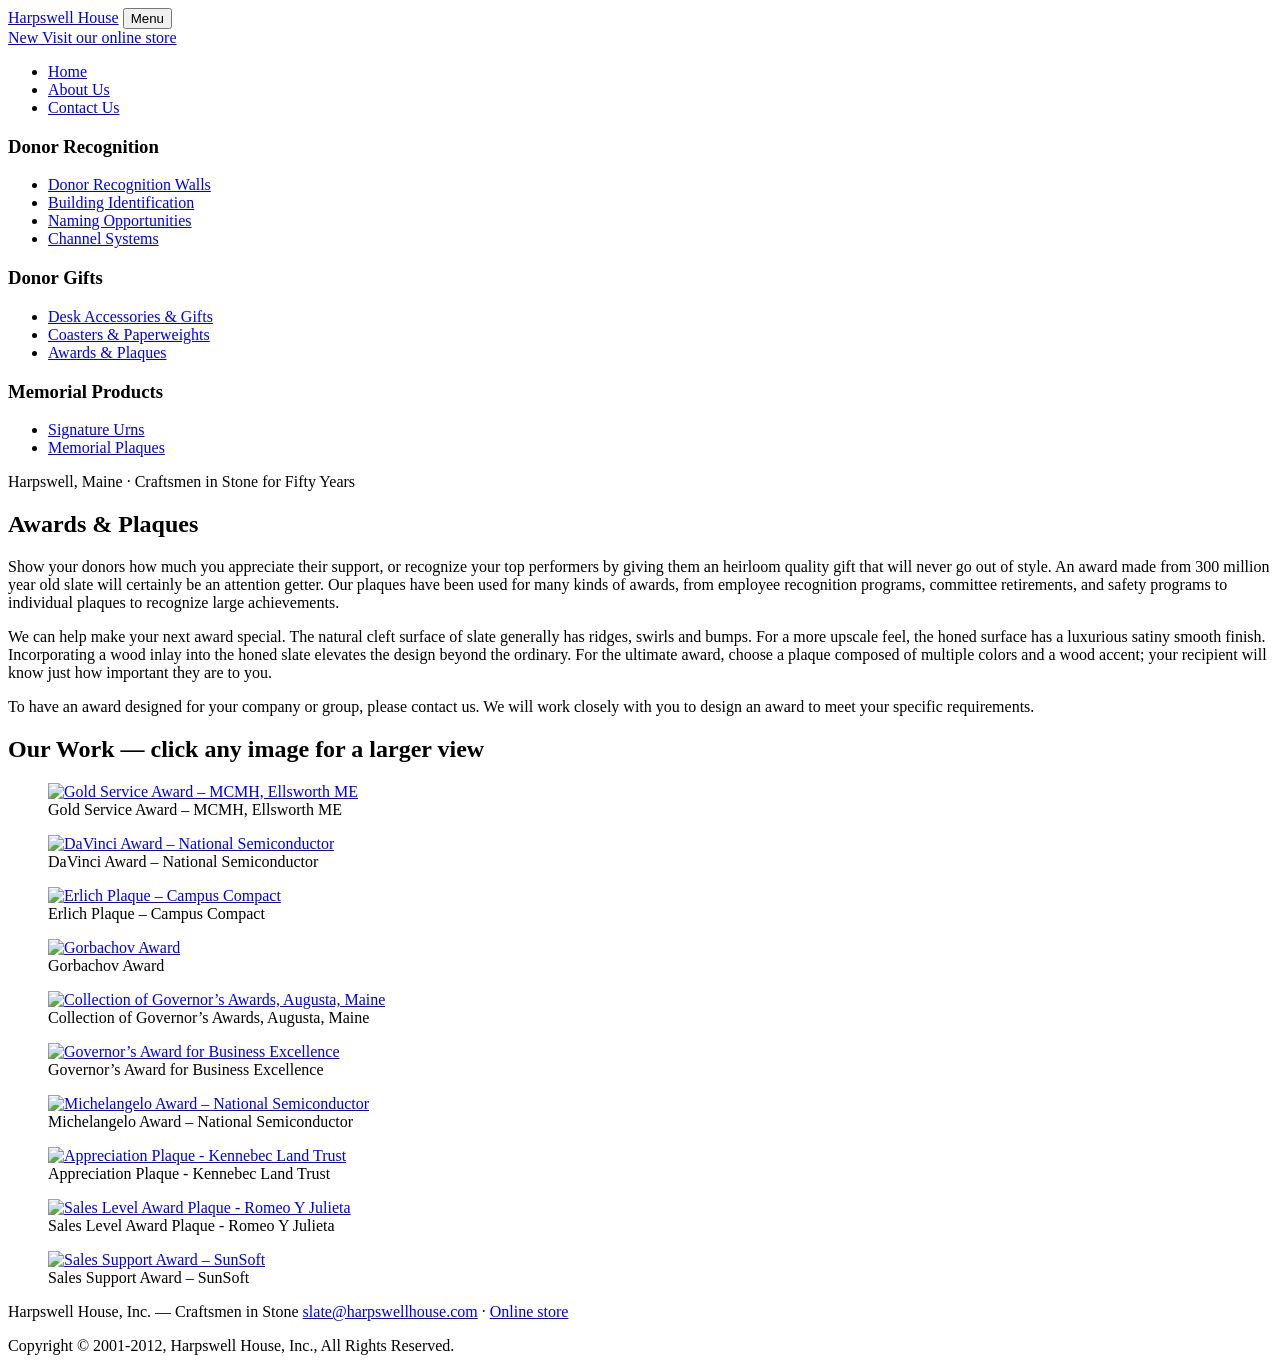
==== awards_plaques.html @ 7a5d513d "Add files via upload" ====
<!DOCTYPE html>
<html lang="en">
<head>
  <meta charset="UTF-8">
  <meta name="viewport" content="width=device-width, initial-scale=1.0">
  <title>Awards &amp; Plaques - Harpswell House, Inc.</title>
  <link rel="preconnect" href="https://fonts.googleapis.com">
  <link href="https://fonts.googleapis.com/css2?family=Marcellus&family=Source+Sans+3:ital,wght@0,300;0,400;0,600;1,400&display=swap" rel="stylesheet">
  <link rel="stylesheet" href="styles.css">
</head>
<body data-page="awards_plaques.html">

  <header class="topbar">
    <a class="wordmark" href="index.html">Harpswell House</a>
    <button class="menu-toggle" aria-expanded="false" aria-controls="site-nav">Menu</button>
  </header>

  <div class="layout">
      <nav class="sidebar" id="site-nav" aria-label="Site navigation">
        <a class="store-link" href="https://shop.harpswellhouse.com/"><span class="new-tag">New</span> Visit our online store</a>
        <ul class="nav-list">
          <li><a href="index.html">Home</a></li>
          <li><a href="about_us.html">About Us</a></li>
          <li><a href="mailto:slate@harpswellhouse.com">Contact Us</a></li>
        </ul>
        <h3 class="nav-heading">Donor Recognition</h3>
        <ul class="nav-list">
          <li><a href="donor_recognition_wall.html">Donor Recognition Walls</a></li>
          <li><a href="building_identification.html">Building Identification</a></li>
          <li><a href="naming_opportunities.html">Naming Opportunities</a></li>
          <li><a href="channel_systems.html">Channel Systems</a></li>
        </ul>
        <h3 class="nav-heading">Donor Gifts</h3>
        <ul class="nav-list">
          <li><a href="desk_accessories.html">Desk Accessories &amp; Gifts</a></li>
          <li><a href="coasters_paperweights.html">Coasters &amp; Paperweights</a></li>
          <li><a class="active" href="awards_plaques.html">Awards &amp; Plaques</a></li>
        </ul>
        <h3 class="nav-heading">Memorial Products</h3>
        <ul class="nav-list">
          <li><a href="signature_urns.html">Signature Urns</a></li>
          <li><a href="memorial_plaques.html">Memorial Plaques</a></li>
        </ul>
      </nav>

    <main class="content">
      <section class="page-hero">
        <p class="eyebrow">Harpswell, Maine &middot; Craftsmen in Stone for Fifty Years</p>
        <h1>Awards &amp; Plaques</h1>
      </section>

      <section class="prose">
        <p class="reveal">Show your donors how much you appreciate their support, or recognize your top performers by giving them an heirloom quality gift that will never go out of style. An award made from 300 million year old slate will certainly be an attention getter. Our plaques have been used for many kinds of awards, from employee recognition programs, committee retirements, and safety programs to individual plaques to recognize large achievements.</p>
        <p class="reveal">We can help make your next award special. The natural cleft surface of slate generally has ridges, swirls and bumps. For a more upscale feel, the honed surface has a luxurious satiny smooth finish. Incorporating a wood inlay into the honed slate elevates the design beyond the ordinary. For the ultimate award, choose a plaque composed of multiple colors and a wood accent; your recipient will know just how important they are to you.</p>
        <p class="reveal">To have an award designed for your company or group, please contact us. We will work closely with you to design an award to meet your specific requirements.</p>
      </section>

      <section class="gallery-section">
        <h2 class="section-label reveal">Our Work &mdash; click any image for a larger view</h2>
        <div class="gallery">
          <figure class="gallery-item reveal">
            <a href="https://harpswellhouse.com/images/lg/lg_award_amelia_page_slate_teak_cr.jpg" class="lightbox-link" title="Gold Service Award – MCMH, Ellsworth ME">
              <img src="https://harpswellhouse.com/images/sm/sm_award_amelia_page_slate_teak_bg.jpg" alt="Gold Service Award – MCMH, Ellsworth ME" loading="lazy">
            </a>
            <figcaption>Gold Service Award – MCMH, Ellsworth ME</figcaption>
          </figure>
          <figure class="gallery-item reveal">
            <a href="https://harpswellhouse.com/images/lg/lg_award_davinci_desk_plaque_cr.jpg" class="lightbox-link" title="DaVinci Award – National Semiconductor">
              <img src="https://harpswellhouse.com/images/sm/sm_award_davinci_desk_plaque_bg.jpg" alt="DaVinci Award – National Semiconductor" loading="lazy">
            </a>
            <figcaption>DaVinci Award – National Semiconductor</figcaption>
          </figure>
          <figure class="gallery-item reveal">
            <a href="https://harpswellhouse.com/images/lg/lg_award_ehrlich_plaque_cr.jpg" class="lightbox-link" title="Erlich Plaque – Campus Compact">
              <img src="https://harpswellhouse.com/images/sm/sm_award_ehrlich_plaque_bg.jpg" alt="Erlich Plaque – Campus Compact" loading="lazy">
            </a>
            <figcaption>Erlich Plaque – Campus Compact</figcaption>
          </figure>
          <figure class="gallery-item reveal">
            <a href="https://harpswellhouse.com/images/lg/lg_award_gorbachov_cr.jpg" class="lightbox-link" title="Gorbachov Award">
              <img src="https://harpswellhouse.com/images/sm/sm_award_gorbachov_bg.jpg" alt="Gorbachov Award" loading="lazy">
            </a>
            <figcaption>Gorbachov Award</figcaption>
          </figure>
          <figure class="gallery-item reveal">
            <a href="https://harpswellhouse.com/images/lg/lg_award_governors_award_collection_cr.jpg" class="lightbox-link" title="Collection of Governor’s Awards, Augusta, Maine">
              <img src="https://harpswellhouse.com/images/sm/sm_award_governors_award_collection_bg.jpg" alt="Collection of Governor’s Awards, Augusta, Maine" loading="lazy">
            </a>
            <figcaption>Collection of Governor’s Awards, Augusta, Maine</figcaption>
          </figure>
          <figure class="gallery-item reveal">
            <a href="https://harpswellhouse.com/images/lg/lg_award_governors_pyramid_cr.jpg" class="lightbox-link" title="Governor’s Award for Business Excellence">
              <img src="https://harpswellhouse.com/images/sm/sm_award_governors_pyramid_bg.jpg" alt="Governor’s Award for Business Excellence" loading="lazy">
            </a>
            <figcaption>Governor’s Award for Business Excellence</figcaption>
          </figure>
          <figure class="gallery-item reveal">
            <a href="https://harpswellhouse.com/images/lg/lg_award_michelangelo_award_of_excellence_cr.jpg" class="lightbox-link" title="Michelangelo Award – National Semiconductor">
              <img src="https://harpswellhouse.com/images/sm/sm_award_michelangelo_award_of_excellence_bg.jpg" alt="Michelangelo Award – National Semiconductor" loading="lazy">
            </a>
            <figcaption>Michelangelo Award – National Semiconductor</figcaption>
          </figure>
          <figure class="gallery-item reveal">
            <a href="https://harpswellhouse.com/images/lg/lg_award_miller_plaque_cr.jpg" class="lightbox-link" title="Appreciation Plaque - Kennebec Land Trust">
              <img src="https://harpswellhouse.com/images/sm/sm_award_miller_plaque_bg.jpg" alt="Appreciation Plaque - Kennebec Land Trust" loading="lazy">
            </a>
            <figcaption>Appreciation Plaque - Kennebec Land Trust</figcaption>
          </figure>
          <figure class="gallery-item reveal">
            <a href="https://harpswellhouse.com/images/lg/lg_award_strauss_plaque_cr.jpg" class="lightbox-link" title="Sales Level Award Plaque - Romeo Y Julieta">
              <img src="https://harpswellhouse.com/images/sm/sm_award_strauss_plaque_bg.jpg" alt="Sales Level Award Plaque - Romeo Y Julieta" loading="lazy">
            </a>
            <figcaption>Sales Level Award Plaque - Romeo Y Julieta</figcaption>
          </figure>
          <figure class="gallery-item reveal">
            <a href="https://harpswellhouse.com/images/lg/lg_award_sunsoft_plaque_cr.jpg" class="lightbox-link" title="Sales Support Award – SunSoft">
              <img src="https://harpswellhouse.com/images/sm/sm_award_sunsoft_plaque_bg.jpg" alt="Sales Support Award – SunSoft" loading="lazy">
            </a>
            <figcaption>Sales Support Award – SunSoft</figcaption>
          </figure>
        </div>
      </section>
    </main>
  </div>

  <footer class="site-footer">
    <div class="foot-inner">
      <span>Harpswell House, Inc. &mdash; Craftsmen in Stone</span>
      <span><a href="mailto:slate@harpswellhouse.com">slate@harpswellhouse.com</a> &middot; <a href="https://shop.harpswellhouse.com/">Online store</a></span>
    </div>
    <p class="fineprint">Copyright &copy; 2001-2012, Harpswell House, Inc., All Rights Reserved.</p>
  </footer>

  <div class="lightbox" id="lightbox" hidden>
    <button class="lightbox-close" aria-label="Close enlarged image">&times;</button>
    <figure>
      <img src="" alt="">
      <figcaption></figcaption>
    </figure>
  </div>

  <script src="script.js"></script>
</body>
</html>
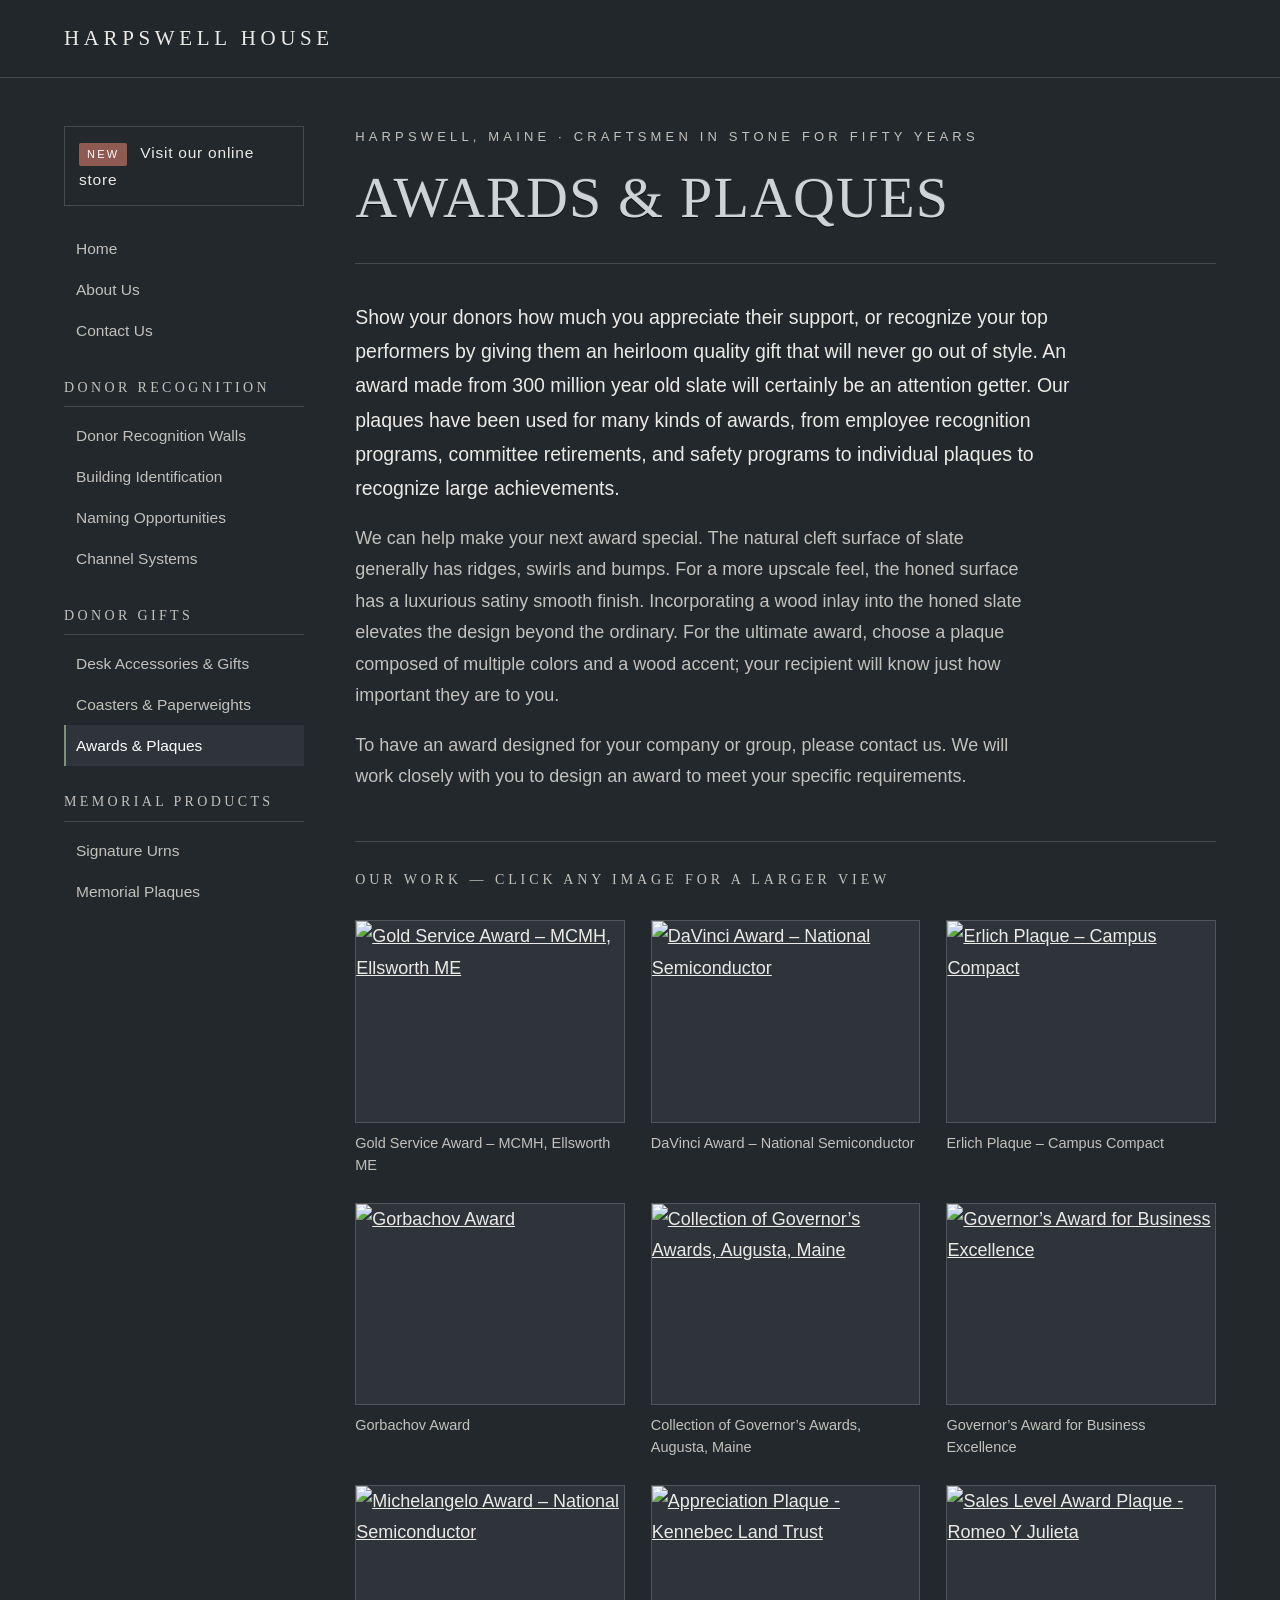
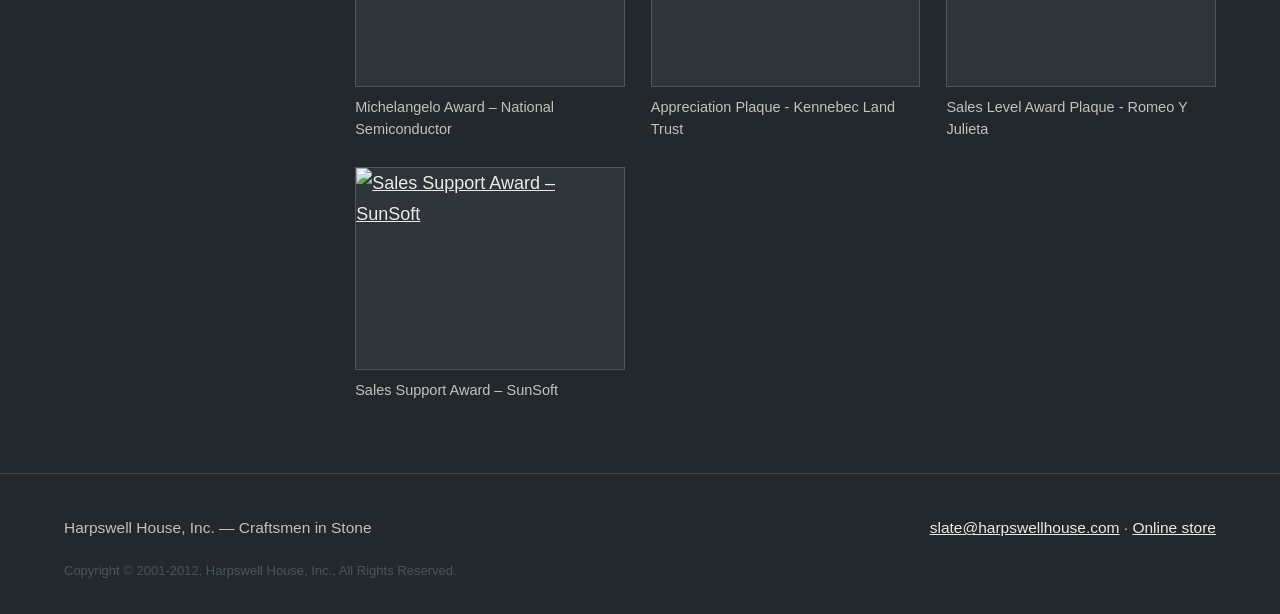
==== commit 366ea2cb: "Add files via upload" ====
--- a/awards_plaques.html
+++ b/awards_plaques.html
@@ -126,7 +126,7 @@
   <footer class="site-footer">
     <div class="foot-inner">
       <span>Harpswell House, Inc. &mdash; Craftsmen in Stone</span>
-      <span><a href="mailto:slate@harpswellhouse.com">slate@harpswellhouse.com</a> &middot; <a href="https://shop.harpswellhouse.com/">Online store</a></span>
+      <span><a href="mailto:slate@harpswellhouse.com">slate@harpswellhouse.com</a> &middot; <a href="store.html">Online store</a></span>
     </div>
     <p class="fineprint">Copyright &copy; 2001-2012, Harpswell House, Inc., All Rights Reserved.</p>
   </footer>
--- a/styles.css
+++ b/styles.css
@@ -0,0 +1,553 @@
+/* ==========================================================================
+   Harpswell House, Inc. — "The Quarry" stylesheet
+   Dark slate theme with inscriptional typography.
+   Designed for legibility: generous text sizes, high contrast, and calm,
+   slow animations (fully disabled for users who prefer reduced motion).
+   ========================================================================== */
+
+:root {
+  --slate-900: #23282c;            /* deep charcoal slate */
+  --slate-800: #2e343a;
+  --slate-700: #3a424a;
+  --cleft: #4a545c;                /* lighter cleft face */
+  --vt-green: #7e907a;             /* Vermont green slate */
+  --vt-red: #8f5a52;               /* Vermont red slate */
+  --chalk: #eceae5;                /* chalk-line white (high contrast) */
+  --chalk-dim: #c3c1bb;
+  --hairline: rgba(232, 230, 225, 0.18);
+  --ease: cubic-bezier(0.25, 0.6, 0.3, 1);
+}
+
+* {
+  box-sizing: border-box;
+  margin: 0;
+}
+
+html {
+  scroll-behavior: smooth;
+}
+
+body {
+  background: var(--slate-900);
+  color: var(--chalk);
+  font-family: "Source Sans 3", "Segoe UI", Arial, sans-serif;
+  font-weight: 300;
+  font-size: 18px;               /* generous base size for older readers */
+  line-height: 1.75;
+}
+
+h1, h2, h3 {
+  font-family: "Marcellus", Georgia, serif;
+  font-weight: 400;
+}
+
+a {
+  color: var(--chalk);
+  transition: color 0.3s var(--ease);
+}
+
+a:hover {
+  color: #ffffff;
+}
+
+a:focus-visible,
+button:focus-visible {
+  outline: 2px solid var(--chalk);
+  outline-offset: 3px;
+}
+
+/* ---- top bar ---- */
+.topbar {
+  display: flex;
+  justify-content: space-between;
+  align-items: center;
+  padding: 20px 5vw;
+  border-bottom: 1px solid var(--hairline);
+  position: sticky;
+  top: 0;
+  background: rgba(35, 40, 44, 0.96);
+  z-index: 20;
+}
+
+.wordmark {
+  font-family: "Marcellus", Georgia, serif;
+  font-size: 21px;
+  letter-spacing: 0.22em;
+  text-transform: uppercase;
+  text-decoration: none;
+}
+
+.menu-toggle {
+  display: none;
+  background: none;
+  border: 1px solid var(--hairline);
+  color: var(--chalk);
+  font: inherit;
+  font-size: 15px;
+  letter-spacing: 0.12em;
+  text-transform: uppercase;
+  padding: 8px 18px;
+  cursor: pointer;
+  transition: border-color 0.3s var(--ease);
+}
+
+.menu-toggle:hover {
+  border-color: var(--chalk);
+}
+
+/* ---- layout: sidebar + content ---- */
+.layout {
+  display: flex;
+  gap: clamp(28px, 4vw, 56px);
+  align-items: flex-start;
+  padding: 48px 5vw 72px;
+  max-width: 1280px;
+  margin: 0 auto;
+}
+
+/* ---- sidebar ---- */
+.sidebar {
+  flex: 0 0 240px;
+  position: sticky;
+  top: 96px;
+  font-size: 15.5px;
+}
+
+.store-link {
+  display: block;
+  border: 1px solid var(--hairline);
+  padding: 12px 14px;
+  text-decoration: none;
+  letter-spacing: 0.05em;
+  margin-bottom: 22px;
+  transition: border-color 0.3s var(--ease), background 0.3s var(--ease);
+}
+
+.store-link:hover {
+  border-color: var(--chalk);
+  background: var(--slate-800);
+}
+
+.new-tag {
+  display: inline-block;
+  background: var(--vt-red);
+  color: #ffffff;
+  font-size: 11px;
+  letter-spacing: 0.2em;
+  text-transform: uppercase;
+  padding: 2px 8px;
+  margin-right: 8px;
+  border-radius: 2px;
+}
+
+.nav-heading {
+  font-size: 14px;
+  letter-spacing: 0.24em;
+  text-transform: uppercase;
+  color: var(--chalk-dim);
+  margin: 24px 0 8px;
+  padding-bottom: 6px;
+  border-bottom: 1px solid var(--hairline);
+}
+
+.nav-list {
+  list-style: none;
+  margin: 0;
+  padding: 0;
+}
+
+.nav-list a {
+  display: block;
+  padding: 7px 10px;
+  text-decoration: none;
+  color: var(--chalk-dim);
+  border-left: 2px solid transparent;
+  transition: color 0.3s var(--ease), border-color 0.3s var(--ease), background 0.3s var(--ease);
+}
+
+.nav-list a:hover {
+  color: var(--chalk);
+  background: var(--slate-800);
+}
+
+.nav-list a.active {
+  color: #ffffff;
+  border-left-color: var(--vt-green);
+  background: var(--slate-800);
+}
+
+/* ---- main content ---- */
+.content {
+  flex: 1;
+  min-width: 0;
+}
+
+/* page hero: title as an inscription */
+.page-hero {
+  padding-bottom: 34px;
+  border-bottom: 1px solid var(--hairline);
+  margin-bottom: 36px;
+}
+
+.eyebrow {
+  font-size: 13px;
+  letter-spacing: 0.32em;
+  text-transform: uppercase;
+  color: var(--chalk-dim);
+  margin-bottom: 18px;
+}
+
+.page-hero h1 {
+  font-size: clamp(34px, 4.6vw, 58px);
+  line-height: 1.08;
+  letter-spacing: 0.02em;
+  text-transform: uppercase;
+  color: #cfd3d6;
+  text-shadow:
+    0 1px 0 rgba(0, 0, 0, 0.75),
+    0 -1px 0 rgba(255, 255, 255, 0.14);
+}
+
+.prose p {
+  max-width: 68ch;
+  margin-bottom: 18px;
+  color: var(--chalk-dim);
+}
+
+.prose p:first-child {
+  color: var(--chalk);
+  font-size: 19.5px;
+}
+
+/* section labels */
+.section-label {
+  font-size: 14px;
+  letter-spacing: 0.28em;
+  text-transform: uppercase;
+  color: var(--chalk-dim);
+  margin: 48px 0 28px;
+  padding-top: 26px;
+  border-top: 1px solid var(--hairline);
+}
+
+/* ---- About Us photo row ---- */
+.photo-row {
+  display: grid;
+  grid-template-columns: repeat(auto-fit, minmax(220px, 1fr));
+  gap: 22px;
+  margin-top: 40px;
+}
+
+.photo-row figure {
+  margin: 0;
+}
+
+.photo-row img {
+  width: 100%;
+  display: block;
+  border: 1px solid var(--hairline);
+  filter: saturate(0.9);
+}
+
+.photo-row figcaption {
+  font-size: 14px;
+  color: var(--chalk-dim);
+  margin-top: 8px;
+}
+
+/* ---- three stones (home page) ---- */
+.stone-row {
+  display: grid;
+  grid-template-columns: repeat(3, 1fr);
+  gap: 1px;
+  background: var(--hairline);
+  border: 1px solid var(--hairline);
+}
+
+.stone {
+  background: var(--slate-900);
+  padding: 34px 28px;
+}
+
+.swatch {
+  height: 10px;
+  width: 64px;
+  margin-bottom: 22px;
+}
+
+.stone h3 {
+  font-size: 22px;
+  margin-bottom: 10px;
+  letter-spacing: 0.04em;
+}
+
+.stone p {
+  color: var(--chalk-dim);
+  font-size: 15.5px;
+}
+
+.s-black .swatch { background: linear-gradient(90deg, #2b3036, #454c53); }
+.s-green .swatch { background: linear-gradient(90deg, #5d6d59, var(--vt-green)); }
+.s-red .swatch   { background: linear-gradient(90deg, #6d3f3a, var(--vt-red)); }
+
+/* ---- gallery ---- */
+.gallery {
+  display: grid;
+  grid-template-columns: repeat(auto-fill, minmax(230px, 1fr));
+  gap: 26px;
+}
+
+.gallery-item {
+  margin: 0;
+}
+
+.gallery-item a {
+  display: block;
+  overflow: hidden;
+  border: 1px solid var(--hairline);
+  background: var(--slate-800);
+}
+
+.gallery-item img {
+  width: 100%;
+  aspect-ratio: 4 / 3;
+  object-fit: cover;
+  display: block;
+  filter: saturate(0.9);
+  transition: transform 0.7s var(--ease);
+}
+
+.gallery-item a:hover img,
+.gallery-item a:focus img {
+  transform: scale(1.035);
+}
+
+.gallery-item figcaption {
+  font-size: 14.5px;
+  color: var(--chalk-dim);
+  margin-top: 10px;
+  line-height: 1.5;
+}
+
+/* ---- store page ---- */
+.store-note {
+  border-left: 2px solid var(--vt-green);
+  padding-left: 16px;
+  font-style: italic;
+}
+
+.store-link.active {
+  border-color: var(--vt-green);
+  background: var(--slate-800);
+}
+
+.product-grid .gallery-item img {
+  aspect-ratio: 1 / 1;
+  background: #ffffff;
+  object-fit: contain;
+  padding: 8px;
+}
+
+.product-grid figcaption {
+  display: flex;
+  flex-direction: column;
+  gap: 3px;
+}
+
+.product-name {
+  color: var(--chalk);
+  font-size: 16.5px;
+  letter-spacing: 0.02em;
+}
+
+.price {
+  color: var(--vt-green);
+  font-weight: 400;
+}
+
+.buy-link {
+  color: var(--chalk-dim);
+  text-decoration: none;
+  font-size: 14px;
+  letter-spacing: 0.08em;
+  text-transform: uppercase;
+  margin-top: 4px;
+}
+
+.buy-link:hover {
+  color: var(--chalk);
+}
+
+.collection-links {
+  display: flex;
+  flex-wrap: wrap;
+  gap: 14px;
+}
+
+.collection-links a {
+  border: 1px solid var(--hairline);
+  padding: 11px 20px;
+  text-decoration: none;
+  color: var(--chalk-dim);
+  font-size: 15.5px;
+  transition: border-color 0.3s var(--ease), color 0.3s var(--ease), background 0.3s var(--ease);
+}
+
+.collection-links a:hover {
+  border-color: var(--chalk);
+  color: var(--chalk);
+  background: var(--slate-800);
+}
+
+/* ---- footer ---- */
+.site-footer {
+  border-top: 1px solid var(--hairline);
+  padding: 40px 5vw 32px;
+}
+
+.foot-inner {
+  max-width: 1280px;
+  margin: 0 auto;
+  display: flex;
+  justify-content: space-between;
+  flex-wrap: wrap;
+  gap: 12px;
+  color: var(--chalk-dim);
+  font-size: 15.5px;
+}
+
+.fineprint {
+  max-width: 1280px;
+  margin: 18px auto 0;
+  font-size: 13px;
+  color: var(--cleft);
+}
+
+/* ---- lightbox ---- */
+.lightbox {
+  position: fixed;
+  inset: 0;
+  background: rgba(20, 23, 26, 0.92);
+  display: flex;
+  align-items: center;
+  justify-content: center;
+  z-index: 100;
+  padding: 24px;
+  opacity: 1;
+  transition: opacity 0.35s var(--ease);
+}
+
+.lightbox.is-hiding {
+  opacity: 0;
+}
+
+.lightbox[hidden] {
+  display: none;
+}
+
+.lightbox figure {
+  margin: 0;
+  max-width: 92vw;
+  text-align: center;
+}
+
+.lightbox img {
+  max-width: 92vw;
+  max-height: 80vh;
+  border: 1px solid var(--hairline);
+  background: var(--slate-800);
+}
+
+.lightbox figcaption {
+  color: var(--chalk);
+  font-size: 16px;
+  margin-top: 14px;
+}
+
+.lightbox-close {
+  position: absolute;
+  top: 14px;
+  right: 20px;
+  background: none;
+  border: none;
+  color: var(--chalk);
+  font-size: 44px;
+  line-height: 1;
+  cursor: pointer;
+  padding: 6px 12px;
+}
+
+.lightbox-close:hover {
+  color: #ffffff;
+}
+
+/* ---- gentle reveal animation ---- */
+.reveal {
+  opacity: 0;
+  transform: translateY(14px);
+  transition: opacity 0.9s var(--ease), transform 0.9s var(--ease);
+}
+
+.reveal.is-visible {
+  opacity: 1;
+  transform: none;
+}
+
+/* ---- responsive ---- */
+@media (max-width: 860px) {
+  .layout {
+    flex-direction: column;
+    padding-top: 28px;
+  }
+
+  .menu-toggle {
+    display: inline-block;
+  }
+
+  .sidebar {
+    position: static;
+    flex: none;
+    width: 100%;
+    display: none;
+    padding-bottom: 8px;
+    border-bottom: 1px solid var(--hairline);
+  }
+
+  .sidebar.is-open {
+    display: block;
+  }
+
+  .stone-row {
+    grid-template-columns: 1fr;
+  }
+
+  .page-hero h1 {
+    font-size: clamp(30px, 8vw, 40px);
+  }
+
+  body {
+    font-size: 17px;
+  }
+}
+
+/* Respect users who prefer less motion */
+@media (prefers-reduced-motion: reduce) {
+  html {
+    scroll-behavior: auto;
+  }
+
+  .reveal {
+    opacity: 1;
+    transform: none;
+    transition: none;
+  }
+
+  .gallery-item img,
+  .lightbox,
+  .nav-list a,
+  .store-link,
+  .menu-toggle,
+  a {
+    transition: none;
+  }
+}
